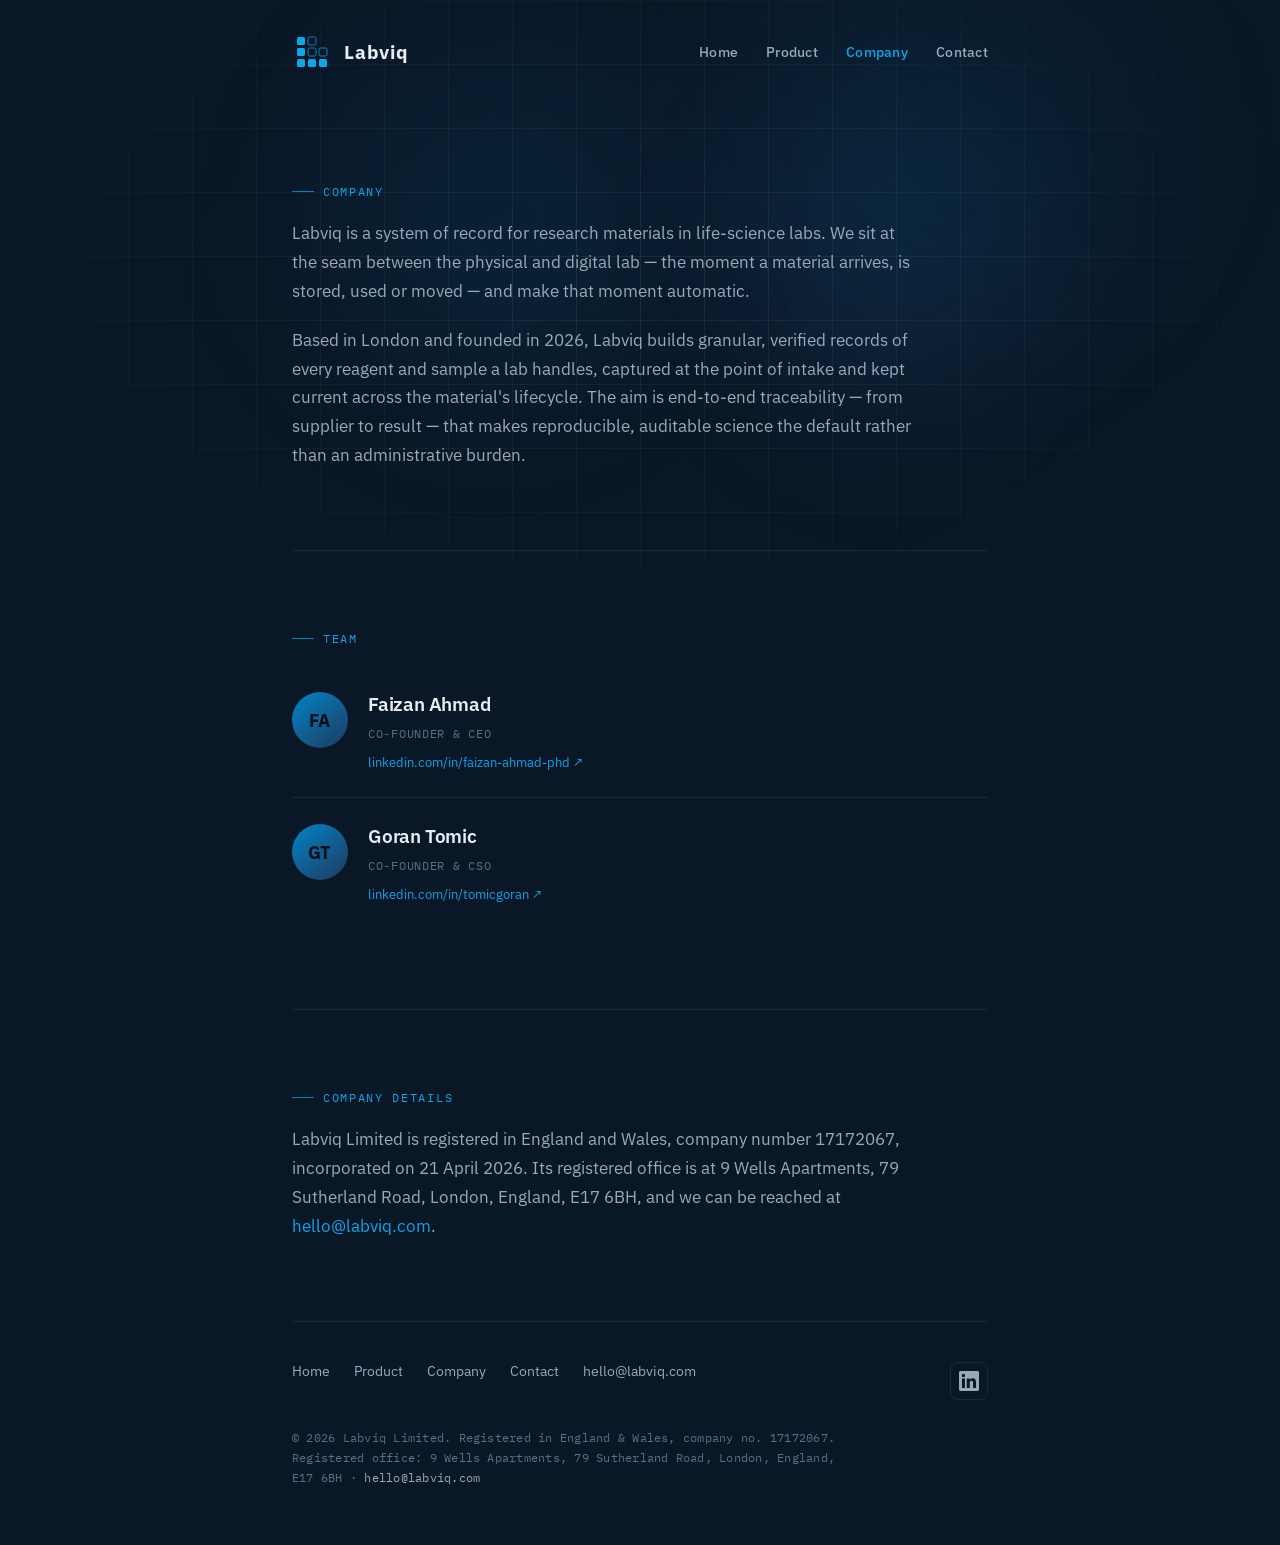
==== company.html @ 0e1f9082 "Add multi-page site: Home, Product, Company, Contact Replaces single splash page with a 4-page site " ====
<!DOCTYPE html>
<html lang="en">
<head>
<meta charset="UTF-8">
<meta name="viewport" content="width=device-width, initial-scale=1">
<title>Company | Labviq</title>
<meta name="description" content="Labviq Limited is a London-based company building a system of record for research materials in life-science labs. Founded in 2026 by Faizan Ahmad and Goran Tomic.">
<link rel="canonical" href="https://labviq.com/company">
<meta property="og:title" content="Company | Labviq">
<meta property="og:description" content="London-based, founded 2026. The team and company behind Labviq's system of record for research materials.">
<meta property="og:type" content="website">
<meta property="og:url" content="https://labviq.com/company">
<link rel="icon" type="image/png" sizes="32x32" href="favicon-32.png">
<link rel="apple-touch-icon" href="apple-touch-icon.png">

<link rel="preconnect" href="https://fonts.googleapis.com">
<link rel="preconnect" href="https://fonts.gstatic.com" crossorigin>
<link href="https://fonts.googleapis.com/css2?family=IBM+Plex+Mono:wght@400;500&family=IBM+Plex+Sans:wght@400;500;600;700&display=swap" rel="stylesheet">
<link rel="stylesheet" href="styles.css">
</head>
<body>
  <div class="aurora">
    <div class="blob blob-1"></div>
    <div class="blob blob-2"></div>
    <div class="blob blob-3"></div>
  </div>
  <div class="wrap">

    <header>
      <a class="wordmark" href="/" aria-label="Labviq home">
        <svg width="40" height="40" viewBox="0 0 80 80" xmlns="http://www.w3.org/2000/svg" role="img" aria-label="Labviq">
          <rect x="10" y="10" width="16" height="16" rx="3" fill="#0EA5E9"/>
          <rect x="10" y="32" width="16" height="16" rx="3" fill="#0EA5E9"/>
          <rect x="10" y="54" width="16" height="16" rx="3" fill="#0EA5E9"/>
          <rect x="32" y="54" width="16" height="16" rx="3" fill="#0EA5E9"/>
          <rect x="54" y="54" width="16" height="16" rx="3" fill="#0EA5E9"/>
          <rect x="32" y="10" width="16" height="16" rx="3" fill="none" stroke="#0EA5E9" stroke-width="1.5"/>
          <rect x="32" y="32" width="16" height="16" rx="3" fill="none" stroke="#0EA5E9" stroke-width="1.5"/>
          <rect x="54" y="32" width="16" height="16" rx="3" fill="none" stroke="#0EA5E9" stroke-width="1.5"/>
        </svg>
        <span class="name">Labviq</span>
      </a>
      <nav class="site-nav">
        <a href="/">Home</a>
        <a href="/product">Product</a>
        <a href="/company" aria-current="page">Company</a>
        <a href="/contact">Contact</a>
      </nav>
    </header>

    <section class="section">
      <div class="scroll-reveal">
        <div class="eyebrow">Company</div>
      </div>
      <div class="prose scroll-reveal delay-1">
        <p>
          Labviq is a system of record for research materials in life-science labs. We sit
          at the seam between the physical and digital lab — the moment a material arrives,
          is stored, used or moved — and make that moment automatic.
        </p>
        <p>
          Based in London and founded in 2026, Labviq builds granular, verified records of
          every reagent and sample a lab handles, captured at the point of intake and kept
          current across the material's lifecycle. The aim is end-to-end traceability — from
          supplier to result — that makes reproducible, auditable science the default rather
          than an administrative burden.
        </p>
      </div>
    </section>

    <section class="section">
      <div class="scroll-reveal">
        <div class="eyebrow">Team</div>
      </div>
      <div class="scroll-reveal delay-1">
        <div class="founder">
          <div class="avatar">FA</div>
          <div>
            <h3>Faizan Ahmad</h3>
            <div class="role">Co-founder &amp; CEO</div>
            <a class="profile" href="https://www.linkedin.com/in/faizan-ahmad-phd/" target="_blank" rel="noopener">linkedin.com/in/faizan-ahmad-phd ↗</a>
          </div>
        </div>
        <div class="founder">
          <div class="avatar">GT</div>
          <div>
            <h3>Goran Tomic</h3>
            <div class="role">Co-founder &amp; CSO</div>
            <a class="profile" href="https://www.linkedin.com/in/tomicgoran/" target="_blank" rel="noopener">linkedin.com/in/tomicgoran ↗</a>
          </div>
        </div>
      </div>
    </section>

    <section class="section">
      <div class="scroll-reveal">
        <div class="eyebrow">Company details</div>
      </div>
      <div class="prose scroll-reveal delay-1">
        <p>
          Labviq Limited is registered in England and Wales, company number 17172067,
          incorporated on 21 April 2026. Its registered office is at 9 Wells Apartments,
          79 Sutherland Road, London, England, E17 6BH, and we can be reached at
          <a href="mailto:hello@labviq.com">hello@labviq.com</a>.
        </p>
      </div>
    </section>

    <footer>
      <div class="footer-top">
        <div class="footer-links">
          <a href="/">Home</a>
          <a href="/product">Product</a>
          <a href="/company">Company</a>
          <a href="/contact">Contact</a>
          <a href="mailto:hello@labviq.com">hello@labviq.com</a>
        </div>
        <a class="social" href="https://www.linkedin.com/company/labviq" target="_blank" rel="noopener" aria-label="Labviq on LinkedIn">
          <svg width="20" height="20" viewBox="0 0 24 24" fill="currentColor" aria-hidden="true">
            <path d="M20.45 20.45h-3.56v-5.57c0-1.33-.03-3.04-1.85-3.04-1.85 0-2.14 1.45-2.14 2.94v5.67H9.34V9h3.42v1.56h.05c.48-.9 1.64-1.85 3.37-1.85 3.6 0 4.27 2.37 4.27 5.46v6.28zM5.34 7.43a2.06 2.06 0 1 1 0-4.13 2.06 2.06 0 0 1 0 4.13zM7.12 20.45H3.55V9h3.57v11.45zM22.22 0H1.77C.79 0 0 .77 0 1.73v20.54C0 23.23.79 24 1.77 24h20.45c.98 0 1.78-.77 1.78-1.73V1.73C24 .77 23.2 0 22.22 0z"/>
          </svg>
        </a>
      </div>
      <p class="footer-legal">
        &copy; 2026 Labviq Limited. Registered in England &amp; Wales, company no. 17172067.<br>
        Registered office: 9 Wells Apartments, 79 Sutherland Road, London, England, E17 6BH &middot; <a href="mailto:hello@labviq.com">hello@labviq.com</a>
      </p>
    </footer>

  </div>

  <script>
    const reduceMotion = window.matchMedia('(prefers-reduced-motion: reduce)').matches;
    if (!reduceMotion) {
      const io = new IntersectionObserver((entries) => {
        entries.forEach(e => {
          if (e.isIntersecting) { e.target.classList.add('in-view'); io.unobserve(e.target); }
        });
      }, { threshold: 0.18 });
      document.querySelectorAll('.scroll-reveal').forEach(el => io.observe(el));
    } else {
      document.querySelectorAll('.scroll-reveal').forEach(el => el.classList.add('in-view'));
    }
  </script>
</body>
</html>
---- styles.css ----
/* Labviq — shared styles across all pages */

:root {
  --navy:        #0a1726;
  --navy-deep:   #06101b;
  --ink:         #e8edf2;
  --ink-soft:    #9aa9b8;
  --ink-faint:   #5d6f80;
  --teal:        #0EA5E9;
  --teal-dim:    #0284c7;
  --line:        rgba(255,255,255,0.08);
  --card:        rgba(255,255,255,0.025);
  --sans: 'IBM Plex Sans', sans-serif;
  --mono: 'IBM Plex Mono', monospace;
}

* { margin: 0; padding: 0; box-sizing: border-box; }

html { scroll-behavior: smooth; }

body {
  font-family: var(--sans);
  background: var(--navy);
  color: var(--ink);
  -webkit-font-smoothing: antialiased;
  min-height: 100vh;
  position: relative;
  overflow-x: hidden;
}

/* faint data grid */
body::before {
  content: "";
  position: fixed; inset: 0;
  background-image:
    linear-gradient(var(--line) 1px, transparent 1px),
    linear-gradient(90deg, var(--line) 1px, transparent 1px);
  background-size: 64px 64px;
  mask-image: radial-gradient(ellipse 80% 60% at 50% 30%, #000 0%, transparent 75%);
  -webkit-mask-image: radial-gradient(ellipse 80% 60% at 50% 30%, #000 0%, transparent 75%);
  pointer-events: none;
  z-index: 0;
}

/* drifting aurora */
.aurora {
  position: fixed; inset: 0;
  overflow: hidden;
  pointer-events: none;
  z-index: 0;
  mask-image: radial-gradient(ellipse 90% 80% at 50% 35%, #000 0%, transparent 80%);
  -webkit-mask-image: radial-gradient(ellipse 90% 80% at 50% 35%, #000 0%, transparent 80%);
}
.blob {
  position: absolute;
  border-radius: 50%;
  filter: blur(70px);
  opacity: 0.6;
  will-change: transform;
}
.blob-1 {
  width: 620px; height: 620px;
  top: -180px; left: 50%;
  background: radial-gradient(circle, rgba(14,165,233,0.32) 0%, transparent 70%);
  animation: drift1 22s ease-in-out infinite;
}
.blob-2 {
  width: 520px; height: 520px;
  top: -60px; left: 18%;
  background: radial-gradient(circle, rgba(2,132,199,0.30) 0%, transparent 70%);
  animation: drift2 28s ease-in-out infinite;
}
.blob-3 {
  width: 460px; height: 460px;
  top: 40px; right: 12%;
  background: radial-gradient(circle, rgba(70,130,220,0.22) 0%, transparent 70%);
  animation: drift3 26s ease-in-out infinite;
}
@keyframes drift1 {
  0%,100% { transform: translate(-50%, 0) scale(1); }
  50%     { transform: translate(-46%, 50px) scale(1.12); }
}
@keyframes drift2 {
  0%,100% { transform: translate(0, 0) scale(1); opacity: .55; }
  50%     { transform: translate(70px, 70px) scale(1.08); opacity: .75; }
}
@keyframes drift3 {
  0%,100% { transform: translate(0, 0) scale(1.05); opacity: .5; }
  50%     { transform: translate(-60px, 40px) scale(.92); opacity: .7; }
}
@media (prefers-reduced-motion: reduce) {
  .blob { animation: none !important; }
}

.wrap {
  position: relative;
  z-index: 1;
  max-width: 760px;
  margin: 0 auto;
  padding: 0 32px;
}

/* navigation */
header {
  padding: 32px 0;
  display: flex;
  align-items: center;
  justify-content: space-between;
}
.wordmark {
  display: inline-flex;
  align-items: center;
  gap: 12px;
  text-decoration: none;
  color: var(--ink);
}
.wordmark .name {
  font-weight: 700;
  font-size: 19px;
  letter-spacing: 0.04em;
}
nav.site-nav {
  display: flex;
  align-items: center;
  gap: 28px;
}
nav.site-nav a {
  font-size: 14px;
  font-weight: 500;
  letter-spacing: 0.02em;
  color: var(--ink-soft);
  text-decoration: none;
  transition: color .15s ease;
}
nav.site-nav a:hover,
nav.site-nav a[aria-current="page"] { color: var(--ink); }
nav.site-nav a[aria-current="page"] { color: var(--teal); }

/* generic section rhythm */
.section { padding: 80px 0; border-top: 1px solid var(--line); }
.section:first-of-type { border-top: none; }
.eyebrow {
  font-family: var(--mono);
  font-size: 12px;
  letter-spacing: 0.14em;
  text-transform: uppercase;
  color: var(--teal);
  margin-bottom: 20px;
  display: flex;
  align-items: center;
  gap: 9px;
}
.eyebrow::before {
  content: "";
  width: 22px; height: 1px;
  background: var(--teal-dim);
}
h1 {
  font-size: clamp(38px, 6.5vw, 60px);
  line-height: 1.05;
  font-weight: 700;
  letter-spacing: -0.025em;
  margin-bottom: 26px;
}
h1 .accent { color: var(--teal); }
h2 {
  font-size: clamp(26px, 4vw, 36px);
  font-weight: 700;
  letter-spacing: -0.02em;
  line-height: 1.12;
  margin-bottom: 24px;
}
h3 {
  font-size: 19px;
  font-weight: 600;
  letter-spacing: -0.01em;
  margin-bottom: 10px;
}
.lede {
  font-size: clamp(19px, 3vw, 25px);
  line-height: 1.5;
  color: var(--ink-soft);
  max-width: 600px;
}
.prose p {
  font-size: 17px;
  line-height: 1.7;
  color: var(--ink-soft);
  max-width: 620px;
  margin-bottom: 20px;
}
.prose p:last-child { margin-bottom: 0; }
.prose strong { color: var(--ink); font-weight: 600; }
.prose a { color: var(--teal); text-decoration: none; }
.prose a:hover { text-decoration: underline; }

/* hero (home) */
.hero {
  min-height: calc(100vh - 96px);
  display: flex;
  flex-direction: column;
  justify-content: center;
  padding: 48px 0;
}
.brand {
  font-size: clamp(64px, 13vw, 132px);
  font-weight: 700;
  letter-spacing: -0.04em;
  line-height: 1.0;
  margin-bottom: 18px;
  padding-bottom: 0.08em;
  color: var(--ink);
}
.cta-row {
  display: flex;
  align-items: center;
  gap: 22px;
  flex-wrap: wrap;
  margin-top: 40px;
}
.btn {
  display: inline-flex;
  align-items: center;
  gap: 10px;
  background: var(--teal);
  color: var(--navy-deep);
  font-family: var(--sans);
  font-weight: 600;
  font-size: 15px;
  padding: 14px 26px;
  border-radius: 8px;
  text-decoration: none;
  transition: background .18s ease;
}
.btn:hover { background: #38bdf8; }
.link-arrow {
  display: inline-flex;
  align-items: center;
  gap: 8px;
  color: var(--ink-soft);
  font-weight: 500;
  font-size: 15px;
  text-decoration: none;
  transition: color .15s ease, gap .15s ease;
}
.link-arrow:hover { color: var(--teal); gap: 12px; }

/* step / feature grids */
.grid-3 {
  display: grid;
  grid-template-columns: repeat(3, 1fr);
  gap: 18px;
  margin-top: 38px;
}
.grid-2 {
  display: grid;
  grid-template-columns: repeat(2, 1fr);
  gap: 18px;
  margin-top: 38px;
}
.tile {
  background: var(--card);
  border: 1px solid var(--line);
  border-radius: 12px;
  padding: 26px 22px;
}
.tile .num {
  font-family: var(--mono);
  font-size: 13px;
  color: var(--teal);
  letter-spacing: 0.08em;
  margin-bottom: 16px;
}
.tile p {
  font-size: 14.5px;
  line-height: 1.6;
  color: var(--ink-soft);
}

/* founders */
.founder {
  display: flex;
  gap: 20px;
  padding: 26px 0;
  border-top: 1px solid var(--line);
}
.founder:first-of-type { border-top: none; }
.founder .avatar {
  flex: 0 0 56px;
  width: 56px; height: 56px;
  border-radius: 50%;
  background: linear-gradient(140deg, var(--teal-dim), #1e3a5f);
  display: flex;
  align-items: center;
  justify-content: center;
  font-weight: 700;
  font-size: 18px;
  color: var(--navy-deep);
  letter-spacing: 0.02em;
}
.founder .role {
  font-family: var(--mono);
  font-size: 12px;
  letter-spacing: 0.06em;
  text-transform: uppercase;
  color: var(--ink-faint);
  margin: 2px 0 10px;
}
.founder p {
  font-size: 14.5px;
  line-height: 1.65;
  color: var(--ink-soft);
  margin-bottom: 10px;
}
.founder a.profile {
  font-size: 13px;
  color: var(--teal);
  text-decoration: none;
}
.founder a.profile:hover { text-decoration: underline; }

/* info / definition lists (company facts, contact) */
.info-list {
  margin-top: 34px;
  border-top: 1px solid var(--line);
}
.info-list .row {
  display: grid;
  grid-template-columns: 200px 1fr;
  gap: 16px;
  padding: 16px 0;
  border-bottom: 1px solid var(--line);
}
.info-list .row dt {
  font-family: var(--mono);
  font-size: 12px;
  letter-spacing: 0.05em;
  text-transform: uppercase;
  color: var(--ink-faint);
}
.info-list .row dd {
  font-size: 15.5px;
  color: var(--ink);
  line-height: 1.5;
}
.info-list .row dd a { color: var(--teal); text-decoration: none; }
.info-list .row dd a:hover { text-decoration: underline; }

/* contact form */
form { display: flex; flex-direction: column; gap: 22px; margin-top: 38px; }
.form-row { display: grid; grid-template-columns: 1fr 1fr; gap: 22px; }
.field { display: flex; flex-direction: column; gap: 8px; }
.field label {
  font-family: var(--mono);
  font-size: 11.5px;
  letter-spacing: 0.06em;
  text-transform: uppercase;
  color: var(--ink-faint);
}
.field input,
.field select,
.field textarea {
  background: rgba(255,255,255,0.03);
  border: 1px solid var(--line);
  border-radius: 8px;
  padding: 12px 14px;
  color: var(--ink);
  font-family: var(--sans);
  font-size: 15px;
  transition: border-color .15s ease, background .15s ease;
}
.field textarea { resize: vertical; min-height: 96px; }
.field input:focus,
.field select:focus,
.field textarea:focus {
  outline: none;
  border-color: var(--teal-dim);
  background: rgba(14,165,233,0.05);
}
.field select { appearance: none; cursor: pointer; }
.field select option { background: var(--navy); color: var(--ink); }
.btn-submit { border: none; cursor: pointer; align-self: flex-start; margin-top: 4px; }
#form-status { font-family: var(--mono); font-size: 13px; display: none; }

/* footer */
footer {
  border-top: 1px solid var(--line);
  padding: 40px 0 56px;
}
.footer-top {
  display: flex;
  align-items: flex-start;
  justify-content: space-between;
  gap: 24px;
  flex-wrap: wrap;
  margin-bottom: 28px;
}
.footer-links { display: flex; gap: 24px; flex-wrap: wrap; }
.footer-links a {
  font-size: 14px;
  color: var(--ink-soft);
  text-decoration: none;
  transition: color .15s ease;
}
.footer-links a:hover { color: var(--teal); }
.footer-legal {
  font-family: var(--mono);
  font-size: 12px;
  line-height: 1.7;
  letter-spacing: 0.02em;
  color: var(--ink-faint);
  max-width: 560px;
}
.footer-legal a { color: var(--ink-soft); text-decoration: none; }
.footer-legal a:hover { color: var(--teal); }
.social {
  display: inline-flex;
  align-items: center;
  justify-content: center;
  width: 38px; height: 38px;
  border: 1px solid var(--line);
  border-radius: 8px;
  color: var(--ink-soft);
  transition: color .15s ease, border-color .15s ease, transform .15s ease;
}
.social:hover { color: var(--teal); border-color: var(--teal-dim); transform: translateY(-2px); }

/* scroll-triggered reveals */
.scroll-reveal {
  opacity: 0;
  transform: translateY(22px);
  transition: opacity .8s cubic-bezier(.22,1,.36,1), transform .8s cubic-bezier(.22,1,.36,1);
  will-change: opacity, transform;
}
.scroll-reveal.in-view { opacity: 1; transform: none; }
.scroll-reveal.delay-1 { transition-delay: .10s; }
.scroll-reveal.delay-2 { transition-delay: .20s; }

@media (prefers-reduced-motion: reduce) {
  .scroll-reveal { transition: none !important; opacity: 1 !important; transform: none !important; }
}

@media (max-width: 620px) {
  .grid-3, .grid-2, .form-row { grid-template-columns: 1fr; }
  .info-list .row { grid-template-columns: 1fr; gap: 4px; }
  .hero { min-height: auto; padding: 64px 0; }
}
@media (max-width: 560px) {
  header { padding: 24px 0; }
  nav.site-nav { gap: 18px; }
  .wrap { padding: 0 24px; }
  .section { padding: 60px 0; }
}
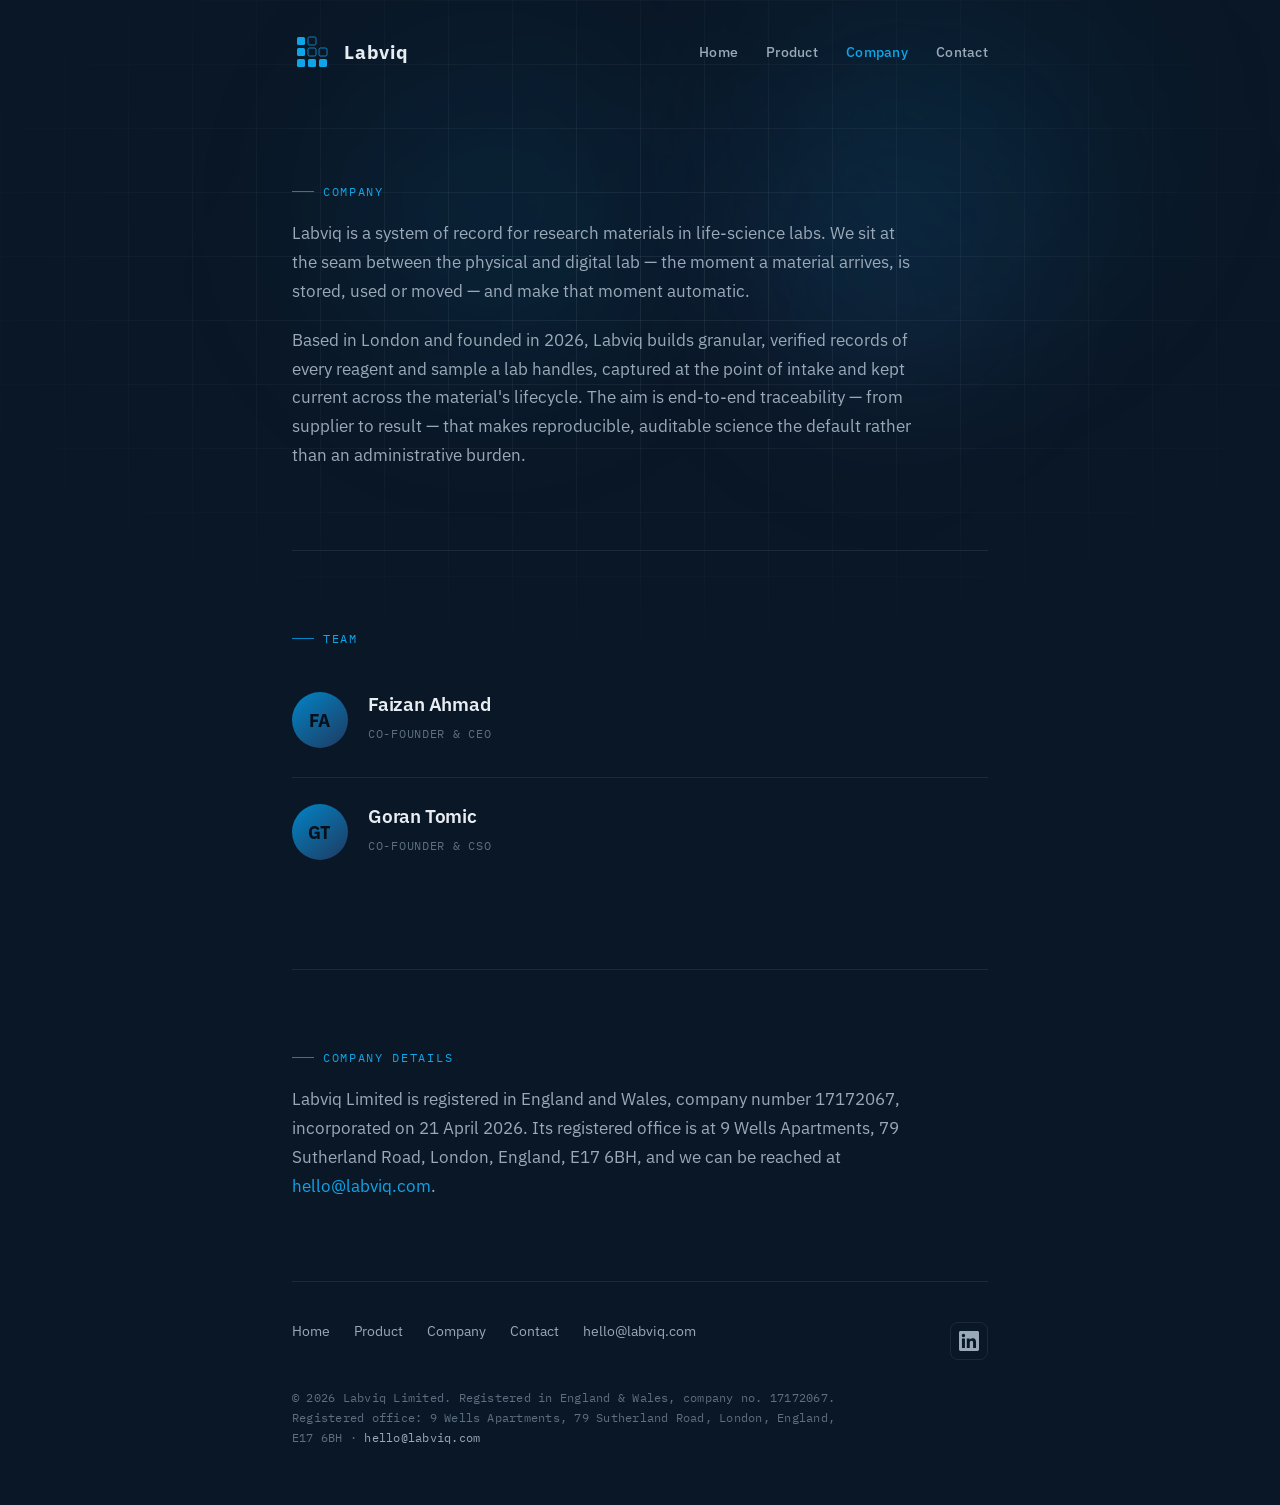
==== commit 55c19d8c: "Remove personal LinkedIn links from founder profiles Co-Authored-By: Claude Sonnet 4.6 <noreply@anth" ====
--- a/company.html
+++ b/company.html
@@ -78,7 +78,6 @@
           <div>
             <h3>Faizan Ahmad</h3>
             <div class="role">Co-founder &amp; CEO</div>
-            <a class="profile" href="https://www.linkedin.com/in/faizan-ahmad-phd/" target="_blank" rel="noopener">linkedin.com/in/faizan-ahmad-phd ↗</a>
           </div>
         </div>
         <div class="founder">
@@ -86,7 +85,6 @@
           <div>
             <h3>Goran Tomic</h3>
             <div class="role">Co-founder &amp; CSO</div>
-            <a class="profile" href="https://www.linkedin.com/in/tomicgoran/" target="_blank" rel="noopener">linkedin.com/in/tomicgoran ↗</a>
           </div>
         </div>
       </div>
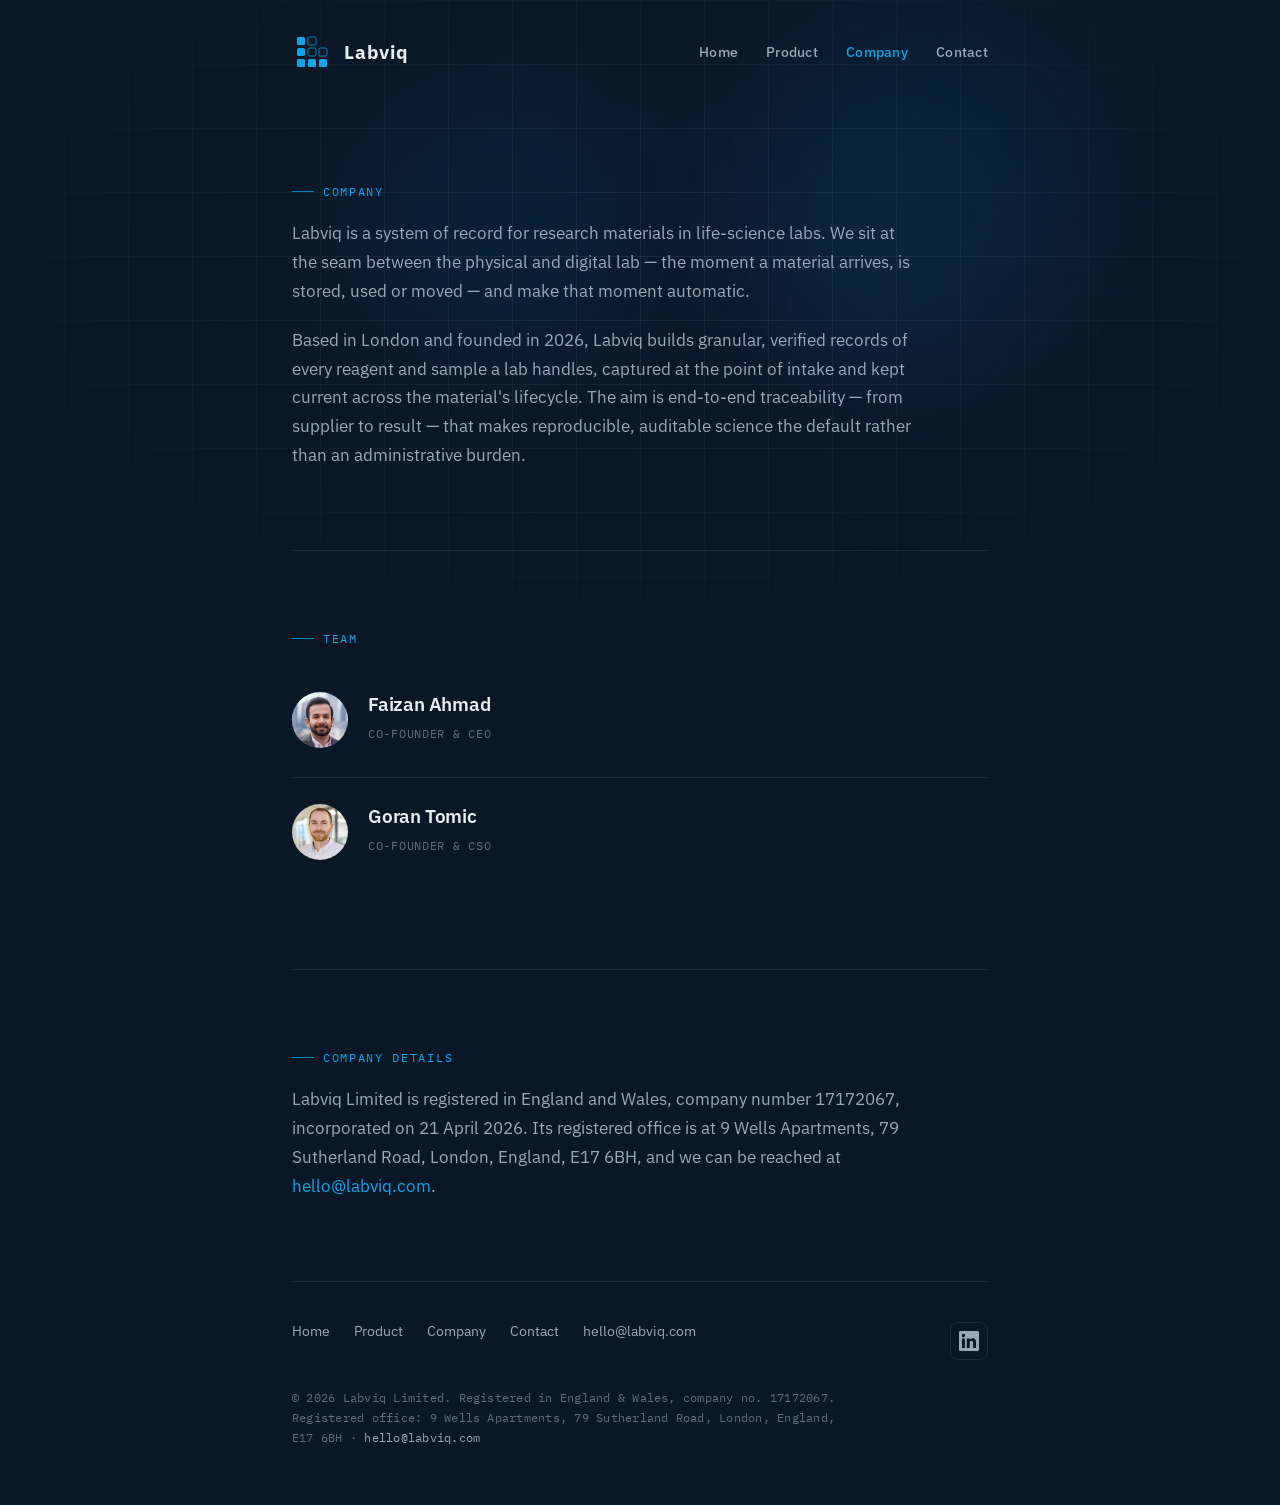
==== commit 62ea5c39: "Add founder profile photos to company page Co-Authored-By: Claude Sonnet 4.6 <noreply@anthropic.com>" ====
--- a/company.html
+++ b/company.html
@@ -74,14 +74,14 @@
       </div>
       <div class="scroll-reveal delay-1">
         <div class="founder">
-          <div class="avatar">FA</div>
+          <img class="avatar" src="faizan.png" alt="Faizan Ahmad">
           <div>
             <h3>Faizan Ahmad</h3>
             <div class="role">Co-founder &amp; CEO</div>
           </div>
         </div>
         <div class="founder">
-          <div class="avatar">GT</div>
+          <img class="avatar" src="goran.jpg" alt="Goran Tomic">
           <div>
             <h3>Goran Tomic</h3>
             <div class="role">Co-founder &amp; CSO</div>
--- a/styles.css
+++ b/styles.css
@@ -297,6 +297,8 @@
   font-size: 18px;
   color: var(--navy-deep);
   letter-spacing: 0.02em;
+  object-fit: cover;
+  overflow: hidden;
 }
 .founder .role {
   font-family: var(--mono);
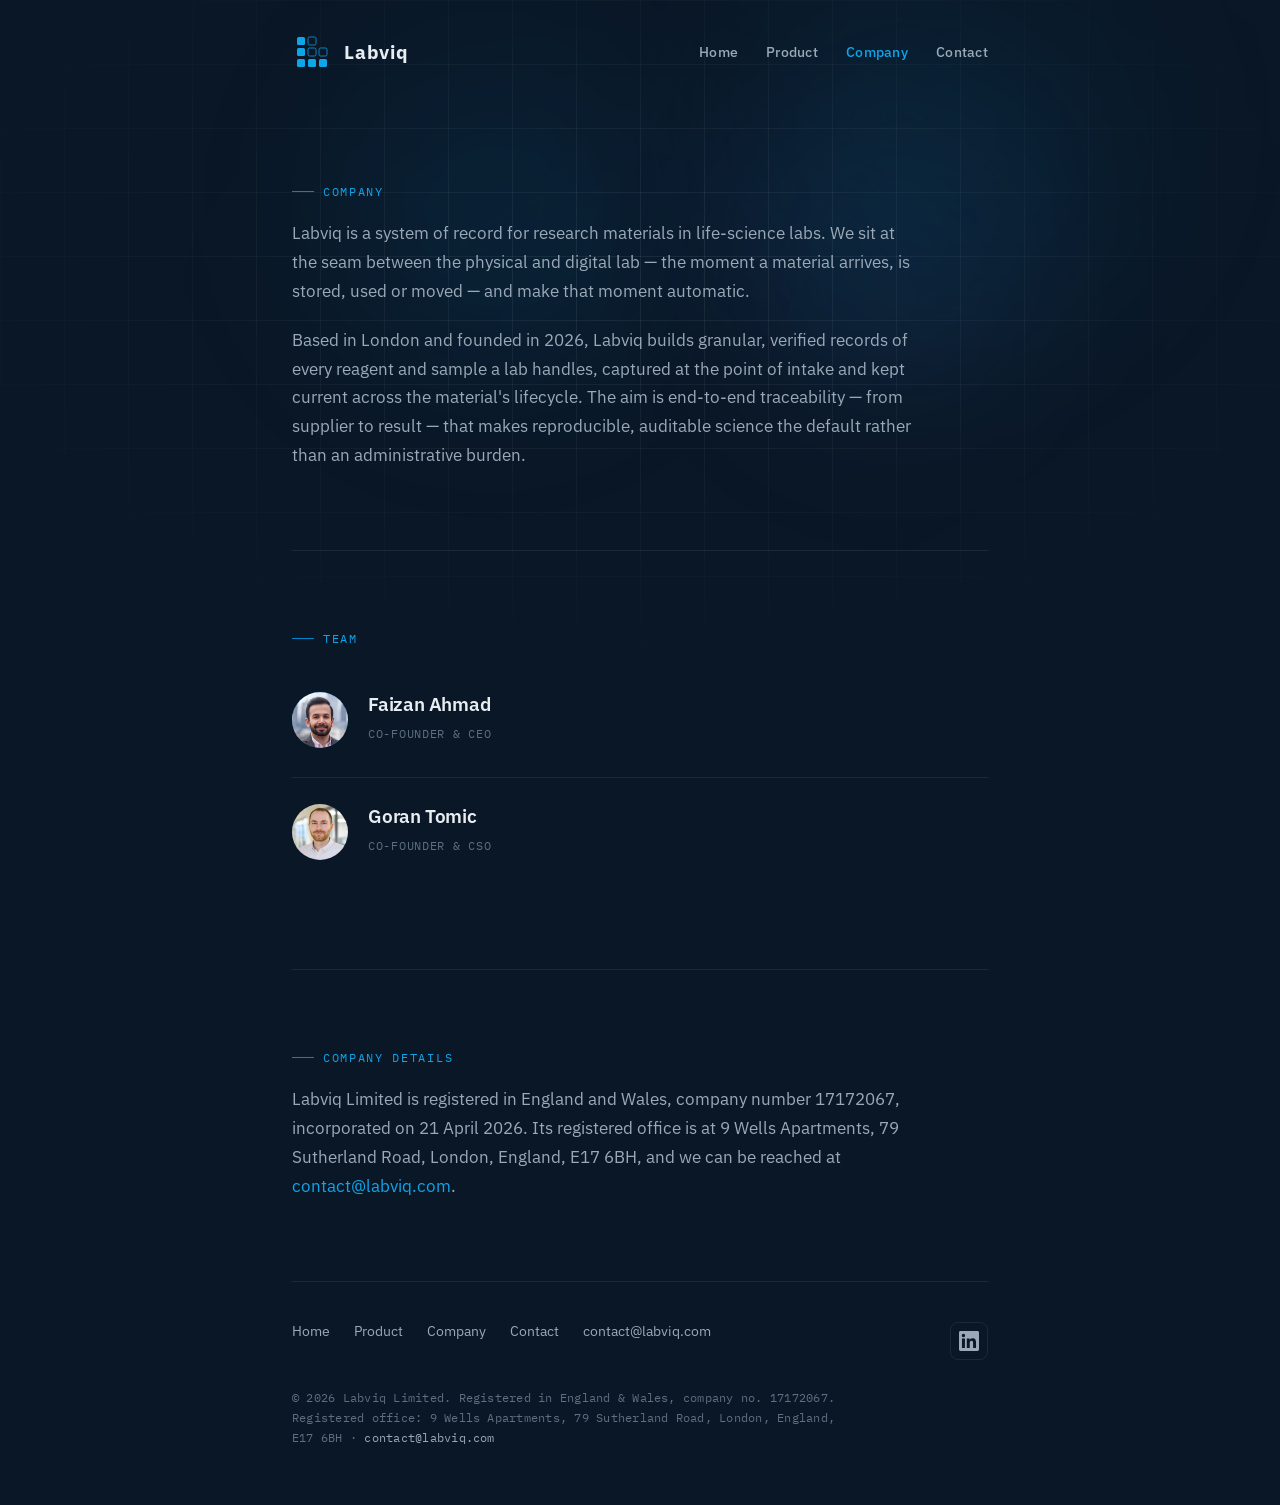
==== commit 7ea98253: "Update contact email from hello@ to contact@labviq.com Co-Authored-By: Claude Sonnet 4.6 <noreply@an" ====
--- a/company.html
+++ b/company.html
@@ -99,7 +99,7 @@
           Labviq Limited is registered in England and Wales, company number 17172067,
           incorporated on 21 April 2026. Its registered office is at 9 Wells Apartments,
           79 Sutherland Road, London, England, E17 6BH, and we can be reached at
-          <a href="mailto:hello@labviq.com">hello@labviq.com</a>.
+          <a href="mailto:contact@labviq.com">contact@labviq.com</a>.
         </p>
       </div>
     </section>
@@ -111,7 +111,7 @@
           <a href="/product">Product</a>
           <a href="/company">Company</a>
           <a href="/contact">Contact</a>
-          <a href="mailto:hello@labviq.com">hello@labviq.com</a>
+          <a href="mailto:contact@labviq.com">contact@labviq.com</a>
         </div>
         <a class="social" href="https://www.linkedin.com/company/labviq" target="_blank" rel="noopener" aria-label="Labviq on LinkedIn">
           <svg width="20" height="20" viewBox="0 0 24 24" fill="currentColor" aria-hidden="true">
@@ -121,7 +121,7 @@
       </div>
       <p class="footer-legal">
         &copy; 2026 Labviq Limited. Registered in England &amp; Wales, company no. 17172067.<br>
-        Registered office: 9 Wells Apartments, 79 Sutherland Road, London, England, E17 6BH &middot; <a href="mailto:hello@labviq.com">hello@labviq.com</a>
+        Registered office: 9 Wells Apartments, 79 Sutherland Road, London, England, E17 6BH &middot; <a href="mailto:contact@labviq.com">contact@labviq.com</a>
       </p>
     </footer>
 
